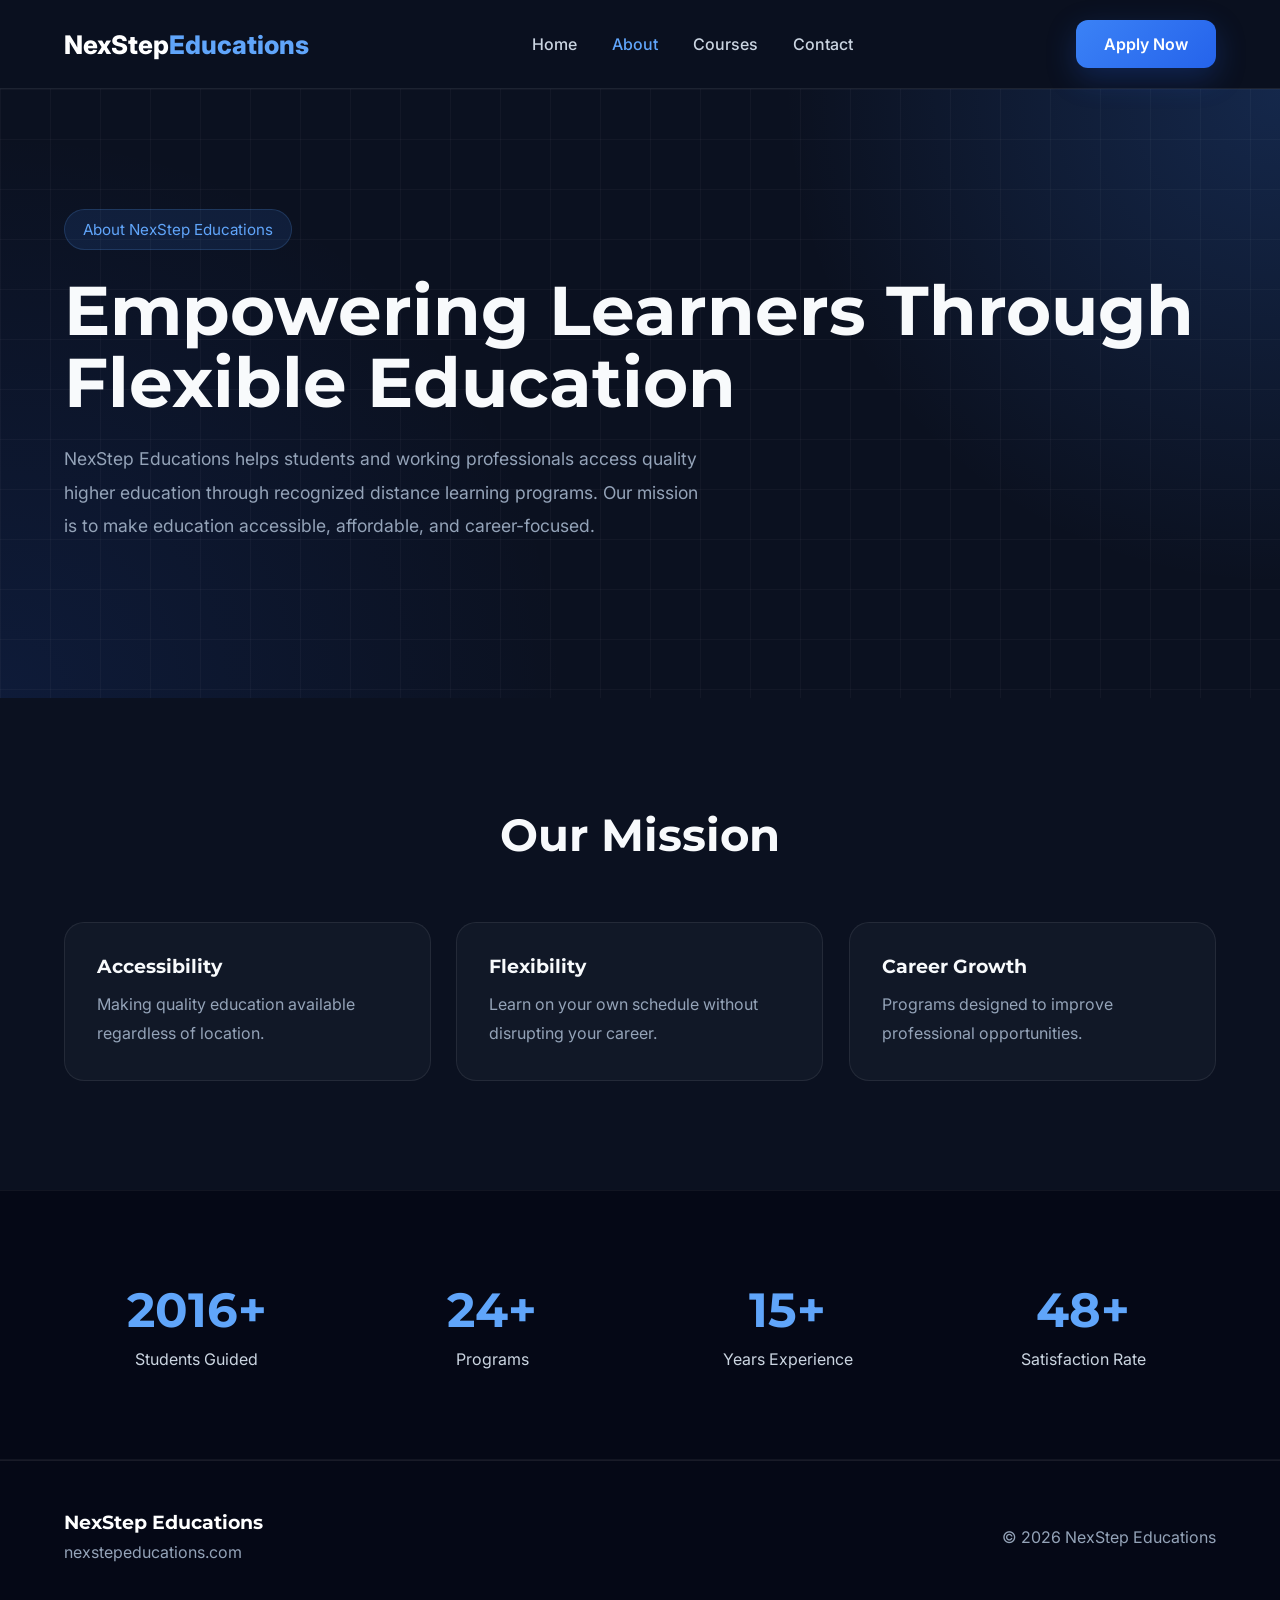
==== about.html @ 5b4dda48 "Add files via upload" ====
<!DOCTYPE html>
<html lang="en">
<head>
<meta charset="UTF-8">
<meta name="viewport" content="width=device-width, initial-scale=1.0">
<title>About Us | NexStep Educations</title>

<link rel="preconnect" href="https://fonts.googleapis.com">
<link href="https://fonts.googleapis.com/css2?family=Montserrat:wght@400;500;600;700;800&family=Inter:wght@400;500;600&display=swap" rel="stylesheet">

<link rel="stylesheet" href="style.css">
</head>
<body>

<nav class="navbar">
<div class="container nav-container">
<a href="index.html" class="logo">NexStep<span>Educations</span></a>

<ul class="nav-links">
<li><a href="index.html">Home</a></li>
<li><a href="about.html">About</a></li>
<li><a href="courses.html">Courses</a></li>
<li><a href="contact.html">Contact</a></li>
</ul>

<a href="#" class="btn-primary">Apply Now</a>
</div>
</nav>

<section class="hero">
<div class="container">
<div class="hero-content">
<span class="tag">About NexStep Educations</span>

<h1>Empowering Learners Through Flexible Education</h1>

<p>
NexStep Educations helps students and working professionals
access quality higher education through recognized distance
learning programs. Our mission is to make education accessible,
affordable, and career-focused.
</p>
</div>
</div>
</section>

<section class="features">
<div class="container">

<h2>Our Mission</h2>

<div class="feature-grid">

<div class="feature-card">
<h3>Accessibility</h3>
<p>
Making quality education available regardless of location.
</p>
</div>

<div class="feature-card">
<h3>Flexibility</h3>
<p>
Learn on your own schedule without disrupting your career.
</p>
</div>

<div class="feature-card">
<h3>Career Growth</h3>
<p>
Programs designed to improve professional opportunities.
</p>
</div>

</div>

</div>
</section>

<section class="stats">
<div class="container stats-grid">

<div>
<h3>5000+</h3>
<p>Students Guided</p>
</div>

<div>
<h3>60+</h3>
<p>Programs</p>
</div>

<div>
<h3>15+</h3>
<p>Years Experience</p>
</div>

<div>
<h3>95%</h3>
<p>Satisfaction Rate</p>
</div>

</div>
</section>

<footer>
<div class="container footer-content">
<div>
<h3>NexStep Educations</h3>
<p>nexstepeducations.com</p>
</div>

<p>© 2026 NexStep Educations</p>
</div>
</footer>
    <script src="script.js"></script>

</body>
</html>
---- style.css ----
*{
    margin:0;
    padding:0;
    box-sizing:border-box;
}

html{
    scroll-behavior:smooth;
}

body{
    font-family:'Inter',sans-serif;
    color:#F8FAFC;
    background:#0B1120;
    overflow-x:hidden;
}

.container{
    width:90%;
    max-width:1200px;
    margin:auto;
}

h1,h2,h3,h4{
    font-family:'Montserrat',sans-serif;
    font-weight:700;
}

a{
    text-decoration:none;
}

/* =========================
   NAVBAR
========================= */

.navbar{
    position:sticky;
    top:0;
    z-index:1000;
    background:rgba(11,17,32,0.92);
    backdrop-filter:blur(18px);
    border-bottom:1px solid rgba(255,255,255,0.08);
}

.nav-container{
    display:flex;
    justify-content:space-between;
    align-items:center;
    padding:20px 0;
}

.logo{
    font-size:1.6rem;
    font-weight:800;
    color:#ffffff;
}

.logo span{
    color:#60A5FA;
}

.nav-links{
    display:flex;
    gap:35px;
    list-style:none;
}

.nav-links a{
    color:#CBD5E1;
    font-weight:500;
    transition:0.3s;
}

.nav-links a:hover{
    color:#60A5FA;
}

.btn-primary{
    display:inline-flex;
    align-items:center;
    justify-content:center;
    background:linear-gradient(
        135deg,
        #3B82F6,
        #2563EB
    );
    color:white;
    padding:14px 28px;
    border-radius:12px;
    font-weight:600;
    transition:0.3s;
    box-shadow:0 10px 30px rgba(37,99,235,0.25);
}

.btn-primary:hover{
    transform:translateY(-3px);
}

.btn-secondary{
    display:inline-flex;
    align-items:center;
    justify-content:center;
    border:1px solid rgba(255,255,255,0.12);
    background:rgba(255,255,255,0.04);
    color:white;
    padding:14px 28px;
    border-radius:12px;
    font-weight:600;
    transition:0.3s;
}

.btn-secondary:hover{
    background:rgba(255,255,255,0.08);
}

/* =========================
   HERO
========================= */

.hero{
    position:relative;
    padding:120px 0;
    overflow:hidden;
    background:
        radial-gradient(circle at top right,
        rgba(59,130,246,.20),
        transparent 35%),
        radial-gradient(circle at bottom left,
        rgba(37,99,235,.12),
        transparent 40%),
        #0B1120;
}

.hero::before{
    content:"";
    position:absolute;
    inset:0;
    background-image:
        linear-gradient(rgba(255,255,255,0.03) 1px, transparent 1px),
        linear-gradient(90deg, rgba(255,255,255,0.03) 1px, transparent 1px);
    background-size:50px 50px;
    pointer-events:none;
}

.hero-container{
    display:flex;
    justify-content:space-between;
    align-items:center;
    gap:70px;
    position:relative;
    z-index:2;
}

.hero-content{
    flex:1;
}

.tag{
    display:inline-block;
    background:rgba(59,130,246,0.12);
    color:#60A5FA;
    border:1px solid rgba(96,165,250,0.18);
    padding:10px 18px;
    border-radius:999px;
    margin-bottom:24px;
    font-size:0.95rem;
}

.hero h1{
    font-size:4.3rem;
    line-height:1.05;
    margin-bottom:24px;
}

.hero p{
    color:#94A3B8;
    font-size:1.1rem;
    line-height:1.9;
    max-width:650px;
    margin-bottom:35px;
}

.hero-buttons{
    display:flex;
    gap:15px;
    flex-wrap:wrap;
}

.hero-card{
    width:360px;
    position:relative;
}

.hero-card::before{
    content:"";
    position:absolute;
    width:250px;
    height:250px;
    background:#2563EB;
    filter:blur(120px);
    opacity:.35;
    right:-60px;
    top:-60px;
    z-index:-1;
}

.card{
    background:#111827;
    border:1px solid rgba(255,255,255,0.08);
    border-radius:24px;
    padding:35px;
    box-shadow:
        0 20px 60px rgba(0,0,0,.45);
}

.card h3{
    margin-bottom:8px;
}

.card p{
    color:#94A3B8;
}

.card hr{
    border:none;
    height:1px;
    background:rgba(255,255,255,0.08);
    margin:24px 0;
}

.info{
    display:flex;
    justify-content:space-between;
    padding:14px 0;
}

/* =========================
   SECTIONS
========================= */

.features,
.courses,
.process,
.testimonials{
    padding:110px 0;
}

.features h2,
.courses h2,
.process h2,
.testimonials h2{
    text-align:center;
    font-size:2.8rem;
    margin-bottom:60px;
}

.feature-grid,
.course-grid,
.testimonial-grid{
    display:grid;
    grid-template-columns:repeat(auto-fit,minmax(250px,1fr));
    gap:25px;
}

.feature-card,
.course-card,
.testimonial{
    background:#111827;
    border:1px solid rgba(255,255,255,0.08);
    padding:32px;
    border-radius:20px;
    transition:0.3s ease;
}

.feature-card:hover,
.course-card:hover,
.testimonial:hover{
    transform:translateY(-6px);
    border-color:#3B82F6;
}

.feature-card h3,
.course-card h3{
    margin-bottom:12px;
}

.feature-card p,
.course-card p,
.testimonial p{
    color:#94A3B8;
    line-height:1.8;
}

/* =========================
   PROCESS
========================= */

.steps{
    display:grid;
    grid-template-columns:repeat(4,1fr);
    gap:25px;
}

.step{
    text-align:center;
}

.number{
    width:75px;
    height:75px;
    border-radius:50%;
    margin:auto auto 18px;
    display:flex;
    justify-content:center;
    align-items:center;
    background:linear-gradient(
        135deg,
        #3B82F6,
        #2563EB
    );
    font-size:1.4rem;
    font-weight:700;
}

/* =========================
   STATS
========================= */

.stats{
    background:#050816;
    padding:90px 0;
    border-top:1px solid rgba(255,255,255,0.05);
    border-bottom:1px solid rgba(255,255,255,0.05);
}

.stats-grid{
    display:grid;
    grid-template-columns:repeat(4,1fr);
    gap:30px;
    text-align:center;
}

.stats h3{
    font-size:3rem;
    margin-bottom:10px;
    color:#60A5FA;
}

.stats p{
    color:#CBD5E1;
}

/* =========================
   TESTIMONIALS
========================= */

.testimonial{
    position:relative;
}

.testimonial h4{
    margin-top:20px;
    color:#60A5FA;
}

/* =========================
   CTA
========================= */

.cta{
    padding:120px 0;
    text-align:center;
    background:
    linear-gradient(
        135deg,
        #1E3A8A,
        #2563EB
    );
}

.cta h2{
    font-size:3rem;
    margin-bottom:15px;
}

.cta p{
    color:rgba(255,255,255,.85);
    margin-bottom:35px;
    font-size:1.1rem;
}

.cta .btn-primary{
    background:white;
    color:#2563EB;
}

/* =========================
   FOOTER
========================= */

footer{
    background:#050816;
    padding:50px 0;
    border-top:1px solid rgba(255,255,255,0.08);
}

.footer-content{
    display:flex;
    justify-content:space-between;
    align-items:center;
    gap:20px;
}

.footer-content h3{
    color:white;
    margin-bottom:8px;
}

.footer-content p{
    color:#94A3B8;
}

/* =========================
   RESPONSIVE
========================= */

@media(max-width:992px){

    .hero-container{
        flex-direction:column;
        text-align:center;
    }

    .hero h1{
        font-size:3.2rem;
    }

    .hero p{
        margin-left:auto;
        margin-right:auto;
    }

    .hero-buttons{
        justify-content:center;
    }

    .hero-card{
        width:100%;
        max-width:420px;
    }

    .steps{
        grid-template-columns:repeat(2,1fr);
    }

    .stats-grid{
        grid-template-columns:repeat(2,1fr);
    }

    .footer-content{
        flex-direction:column;
        text-align:center;
    }
}

@media(max-width:768px){

    .nav-links{
        display:none;
    }

    .hero{
        padding:90px 0;
    }

    .hero h1{
        font-size:2.6rem;
    }

    .features h2,
    .courses h2,
    .process h2,
    .testimonials h2,
    .cta h2{
        font-size:2.1rem;
    }

    .steps,
    .stats-grid{
        grid-template-columns:1fr;
    }
}

.feature-card,
.course-card,
.testimonial,
.step,
.card{
    will-change:transform, opacity;
}

.nav-links a{
    position:relative;
}

.nav-links a::after{
    content:'';
    position:absolute;
    width:0;
    height:2px;
    background:#60A5FA;
    left:0;
    bottom:-6px;
    transition:.3s;
}

.nav-links a:hover::after{
    width:100%;
}
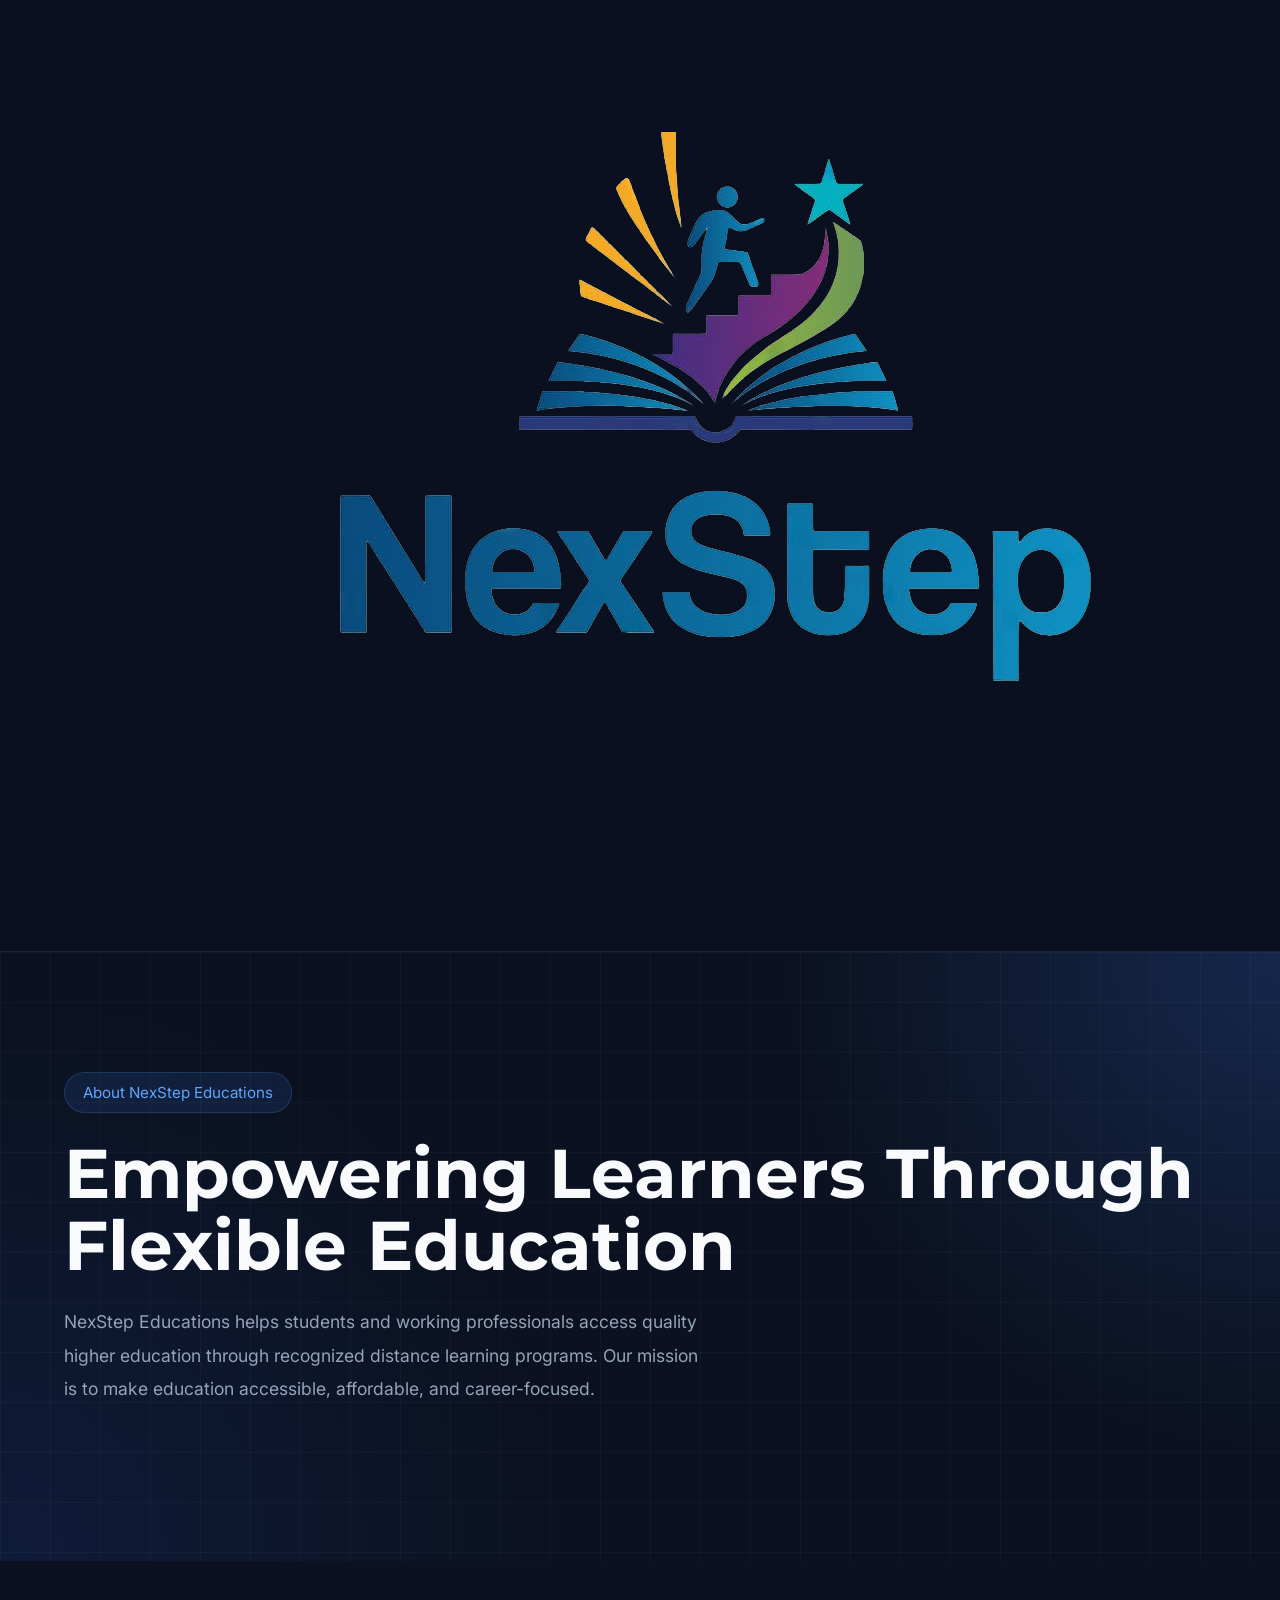
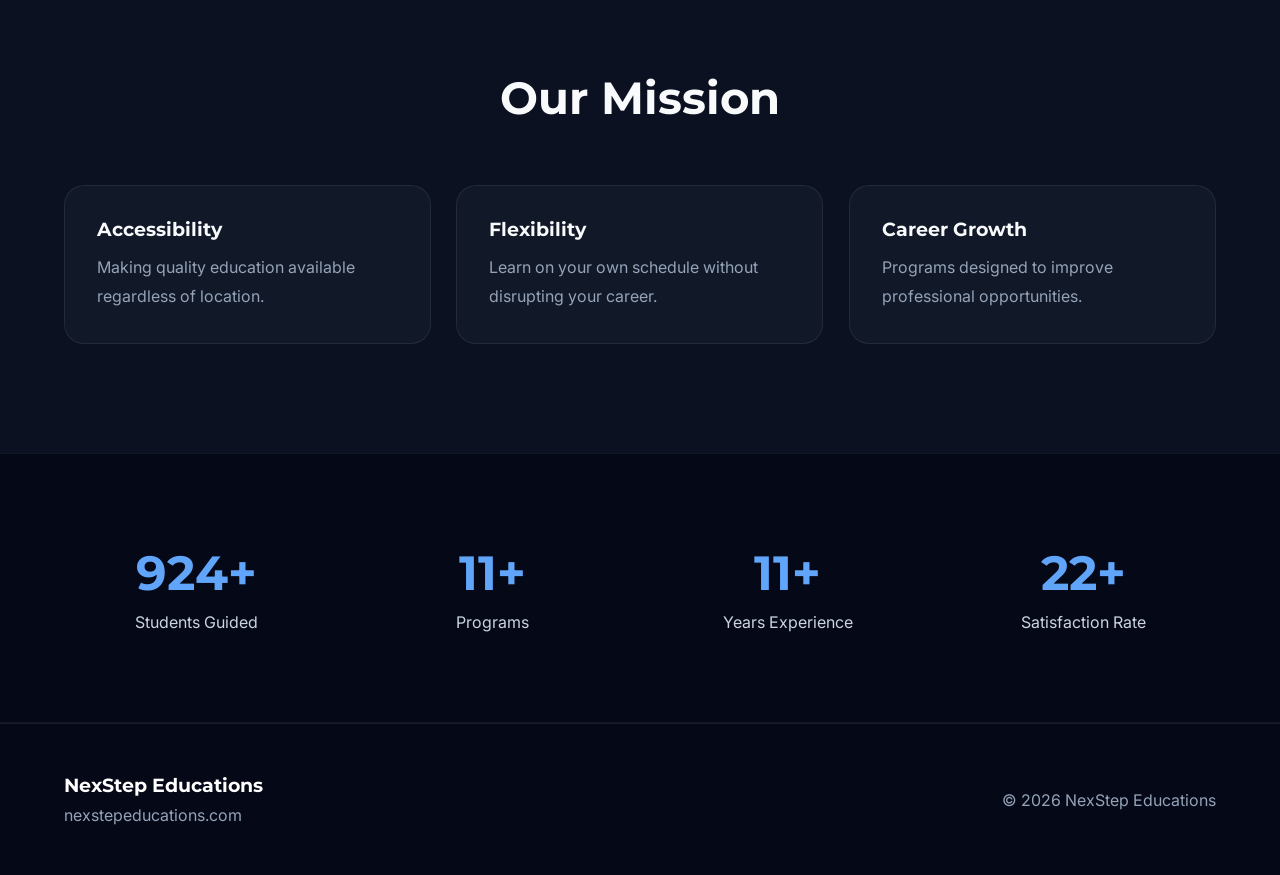
==== commit b717990f: "Add files via upload" ====
--- a/about.html
+++ b/about.html
@@ -1,119 +1,126 @@
 <!DOCTYPE html>
 <html lang="en">
+
 <head>
-<meta charset="UTF-8">
-<meta name="viewport" content="width=device-width, initial-scale=1.0">
-<title>About Us | NexStep Educations</title>
+    <meta charset="UTF-8">
+    <meta name="viewport" content="width=device-width, initial-scale=1.0">
+    <title>About Us | NexStep Educations</title>
 
-<link rel="preconnect" href="https://fonts.googleapis.com">
-<link href="https://fonts.googleapis.com/css2?family=Montserrat:wght@400;500;600;700;800&family=Inter:wght@400;500;600&display=swap" rel="stylesheet">
+    <link rel="preconnect" href="https://fonts.googleapis.com">
+    <link
+        href="https://fonts.googleapis.com/css2?family=Montserrat:wght@400;500;600;700;800&family=Inter:wght@400;500;600&display=swap"
+        rel="stylesheet">
 
-<link rel="stylesheet" href="style.css">
+    <link rel="stylesheet" href="style.css">
 </head>
+
 <body>
 
-<nav class="navbar">
-<div class="container nav-container">
-<a href="index.html" class="logo">NexStep<span>Educations</span></a>
+    <nav class="navbar">
+        <div class="container nav-container">
+            <a href="index.html" class="logo">
+                <img src="/assets/logo.png" alt="NexStep Educations Logo" class="logo-image">
+            </a>
 
-<ul class="nav-links">
-<li><a href="index.html">Home</a></li>
-<li><a href="about.html">About</a></li>
-<li><a href="courses.html">Courses</a></li>
-<li><a href="contact.html">Contact</a></li>
-</ul>
+            <ul class="nav-links">
+                <li><a href="index.html">Home</a></li>
+                <li><a href="about.html">About</a></li>
+                <li><a href="courses.html">Courses</a></li>
+                <li><a href="contact.html">Contact</a></li>
+            </ul>
 
-<a href="#" class="btn-primary">Apply Now</a>
-</div>
-</nav>
+            <a href="#" class="btn-primary">Apply Now</a>
+        </div>
+    </nav>
 
-<section class="hero">
-<div class="container">
-<div class="hero-content">
-<span class="tag">About NexStep Educations</span>
+    <section class="hero">
+        <div class="container">
+            <div class="hero-content">
+                <span class="tag">About NexStep Educations</span>
 
-<h1>Empowering Learners Through Flexible Education</h1>
+                <h1>Empowering Learners Through Flexible Education</h1>
 
-<p>
-NexStep Educations helps students and working professionals
-access quality higher education through recognized distance
-learning programs. Our mission is to make education accessible,
-affordable, and career-focused.
-</p>
-</div>
-</div>
-</section>
+                <p>
+                    NexStep Educations helps students and working professionals
+                    access quality higher education through recognized distance
+                    learning programs. Our mission is to make education accessible,
+                    affordable, and career-focused.
+                </p>
+            </div>
+        </div>
+    </section>
 
-<section class="features">
-<div class="container">
+    <section class="features">
+        <div class="container">
 
-<h2>Our Mission</h2>
+            <h2>Our Mission</h2>
 
-<div class="feature-grid">
+            <div class="feature-grid">
 
-<div class="feature-card">
-<h3>Accessibility</h3>
-<p>
-Making quality education available regardless of location.
-</p>
-</div>
+                <div class="feature-card">
+                    <h3>Accessibility</h3>
+                    <p>
+                        Making quality education available regardless of location.
+                    </p>
+                </div>
 
-<div class="feature-card">
-<h3>Flexibility</h3>
-<p>
-Learn on your own schedule without disrupting your career.
-</p>
-</div>
+                <div class="feature-card">
+                    <h3>Flexibility</h3>
+                    <p>
+                        Learn on your own schedule without disrupting your career.
+                    </p>
+                </div>
 
-<div class="feature-card">
-<h3>Career Growth</h3>
-<p>
-Programs designed to improve professional opportunities.
-</p>
-</div>
+                <div class="feature-card">
+                    <h3>Career Growth</h3>
+                    <p>
+                        Programs designed to improve professional opportunities.
+                    </p>
+                </div>
 
-</div>
+            </div>
 
-</div>
-</section>
+        </div>
+    </section>
 
-<section class="stats">
-<div class="container stats-grid">
+    <section class="stats">
+        <div class="container stats-grid">
 
-<div>
-<h3>5000+</h3>
-<p>Students Guided</p>
-</div>
+            <div>
+                <h3>5000+</h3>
+                <p>Students Guided</p>
+            </div>
 
-<div>
-<h3>60+</h3>
-<p>Programs</p>
-</div>
+            <div>
+                <h3>60+</h3>
+                <p>Programs</p>
+            </div>
 
-<div>
-<h3>15+</h3>
-<p>Years Experience</p>
-</div>
+            <div>
+                <h3>15+</h3>
+                <p>Years Experience</p>
+            </div>
 
-<div>
-<h3>95%</h3>
-<p>Satisfaction Rate</p>
-</div>
+            <div>
+                <h3>95%</h3>
+                <p>Satisfaction Rate</p>
+            </div>
 
-</div>
-</section>
+        </div>
+    </section>
 
-<footer>
-<div class="container footer-content">
-<div>
-<h3>NexStep Educations</h3>
-<p>nexstepeducations.com</p>
-</div>
+    <footer>
+        <div class="container footer-content">
+            <div>
+                <h3>NexStep Educations</h3>
+                <p>nexstepeducations.com</p>
+            </div>
 
-<p>© 2026 NexStep Educations</p>
-</div>
-</footer>
+            <p>© 2026 NexStep Educations</p>
+        </div>
+    </footer>
     <script src="script.js"></script>
 
 </body>
+
 </html>
